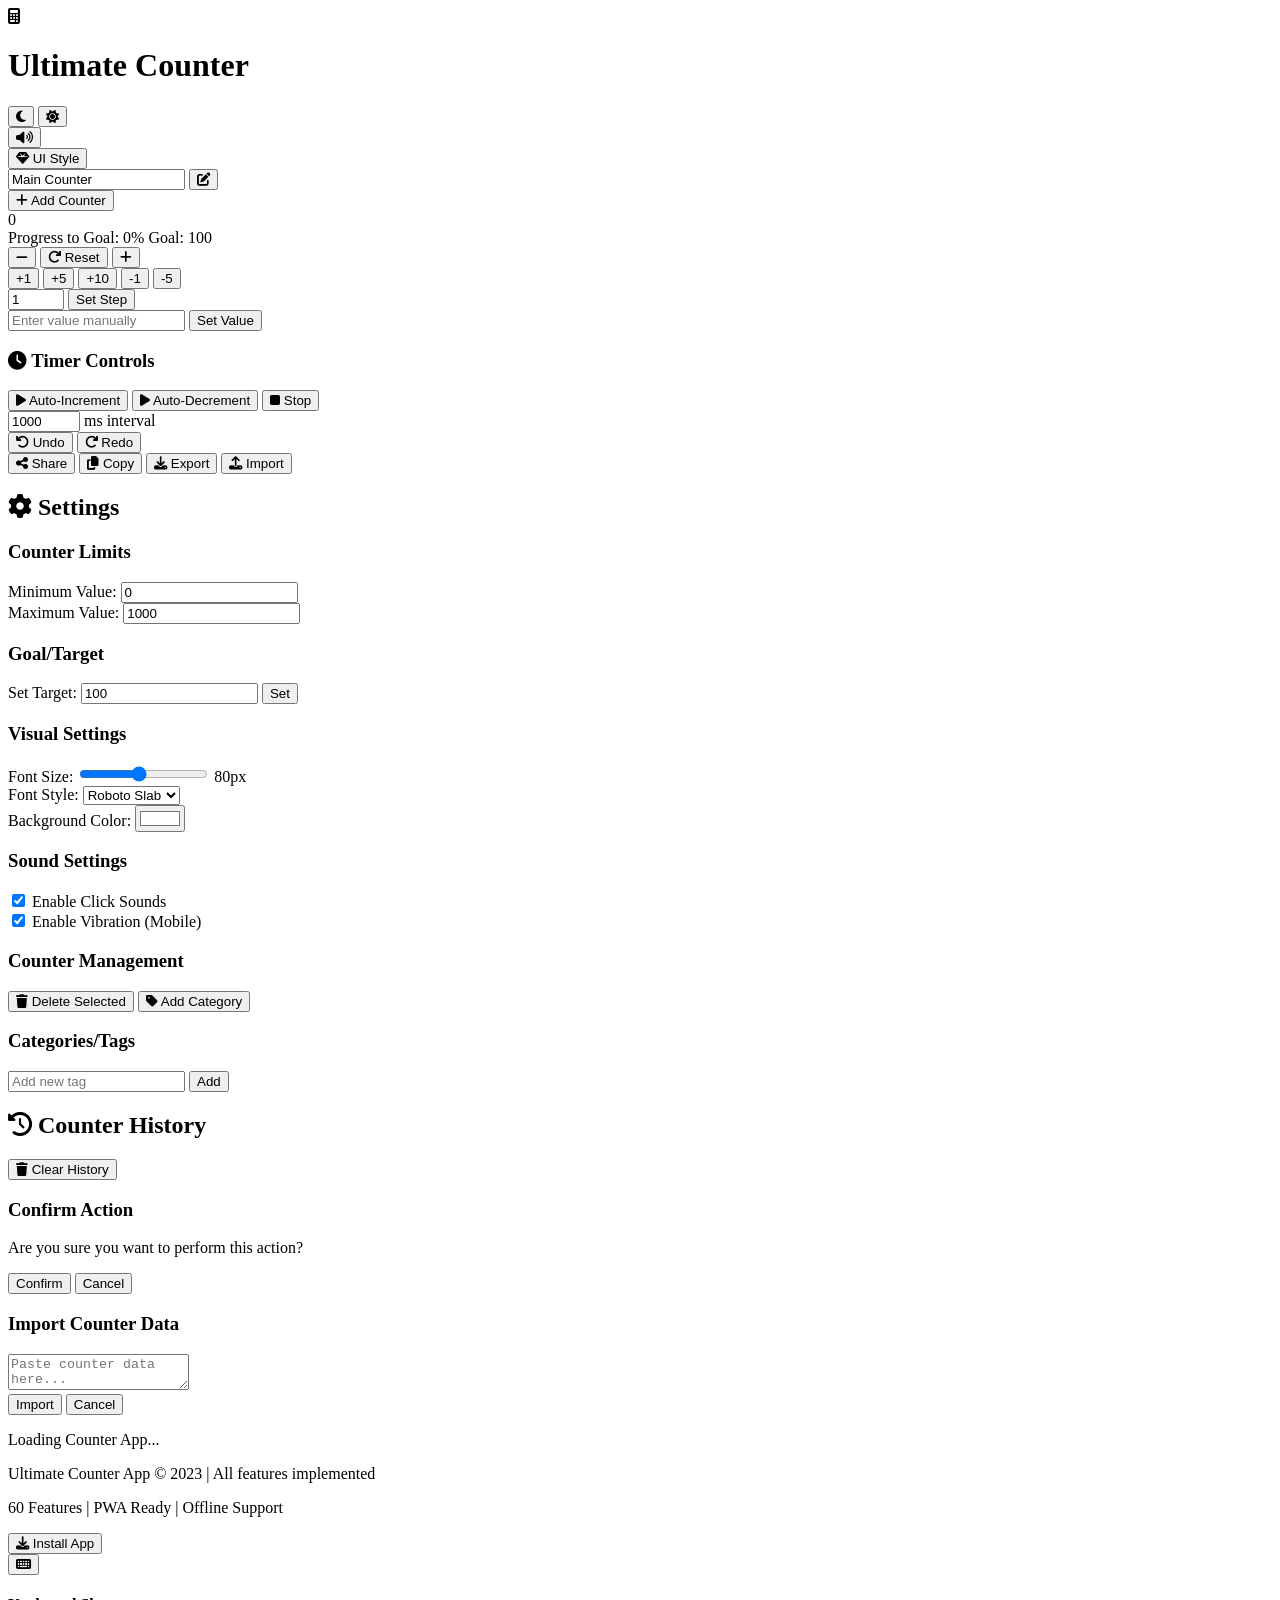
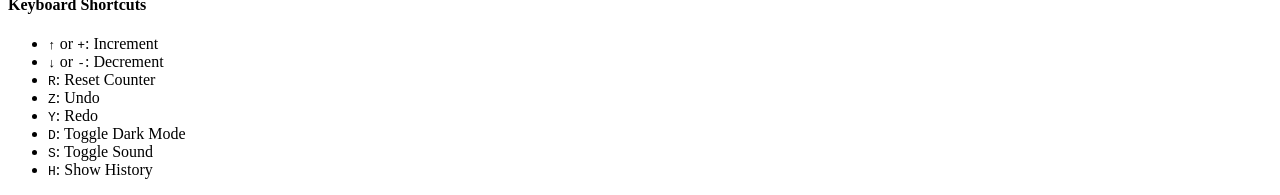
==== index.html @ e73641cb "Create index.html" ====
<!DOCTYPE html>
<html lang="en">
<head>
    <meta charset="UTF-8">
    <meta name="viewport" content="width=device-width, initial-scale=1.0">
    <title>Ultimate Counter App</title>
    <link rel="stylesheet" href="https://cdnjs.cloudflare.com/ajax/libs/font-awesome/6.4.0/css/all.min.css">
    <link href="https://fonts.googleapis.com/css2?family=Poppins:wght@300;400;500;600;700&family=Roboto+Slab:wght@300;400;500&display=swap" rel="stylesheet">
    <link rel="stylesheet" href="style.css">
    <link rel="manifest" href="manifest.json">
    <link rel="apple-touch-icon" href="icon-192.png">
</head>
<body>
    <div class="container">
        <!-- Header Section -->
        <header class="app-header">
            <div class="app-title">
                <i class="fas fa-calculator"></i>
                <h1>Ultimate Counter</h1>
            </div>
            <div class="header-controls">
                <div class="theme-toggle">
                    <button id="darkModeToggle" class="btn btn-icon" title="Toggle Dark Mode">
                        <i class="fas fa-moon"></i>
                    </button>
                    <button id="lightModeToggle" class="btn btn-icon" title="Toggle Light Mode">
                        <i class="fas fa-sun"></i>
                    </button>
                </div>
                <div class="sound-toggle">
                    <button id="soundToggle" class="btn btn-icon" title="Toggle Sound">
                        <i class="fas fa-volume-up"></i>
                    </button>
                </div>
                <div class="ui-toggle">
                    <button id="uiToggle" class="btn" title="Toggle UI Style">
                        <i class="fas fa-gem"></i> UI Style
                    </button>
                </div>
            </div>
        </header>

        <!-- Main Counter Section -->
        <main class="main-content">
            <div class="counter-container">
                <!-- Counter Display and Controls -->
                <div class="counter-card">
                    <div class="counter-header">
                        <div class="counter-name">
                            <input type="text" id="counterName" value="Main Counter" maxlength="20">
                            <button id="renameCounter" class="btn btn-icon" title="Rename Counter">
                                <i class="fas fa-edit"></i>
                            </button>
                        </div>
                        <div class="counter-actions">
                            <button id="addCounterBtn" class="btn btn-success" title="Add New Counter">
                                <i class="fas fa-plus"></i> Add Counter
                            </button>
                        </div>
                    </div>

                    <div class="counter-value-display">
                        <div class="counter-value" id="counterValue">0</div>
                    </div>

                    <!-- Progress Bar for Target -->
                    <div class="progress-section" id="progressSection">
                        <div class="progress-label">
                            <span id="progressText">Progress to Goal: 0%</span>
                            <span id="goalValue">Goal: 100</span>
                        </div>
                        <div class="progress-bar">
                            <div class="progress-fill" id="progressFill"></div>
                        </div>
                    </div>

                    <!-- Main Control Buttons -->
                    <div class="counter-controls">
                        <button id="decrementBtn" class="btn btn-icon btn-primary" title="Decrement">
                            <i class="fas fa-minus"></i>
                        </button>
                        <button id="resetBtn" class="btn btn-danger" title="Reset Counter">
                            <i class="fas fa-redo"></i> Reset
                        </button>
                        <button id="incrementBtn" class="btn btn-icon btn-primary" title="Increment">
                            <i class="fas fa-plus"></i>
                        </button>
                    </div>

                    <!-- Step Controls -->
                    <div class="step-controls">
                        <div class="step-buttons">
                            <button class="btn step-btn" data-step="1">+1</button>
                            <button class="btn step-btn" data-step="5">+5</button>
                            <button class="btn step-btn" data-step="10">+10</button>
                            <button class="btn step-btn" data-step="-1">-1</button>
                            <button class="btn step-btn" data-step="-5">-5</button>
                        </div>
                        <div class="custom-step">
                            <input type="number" id="customStep" value="1" min="1" max="100">
                            <button id="applyStep" class="btn btn-secondary">Set Step</button>
                        </div>
                    </div>

                    <!-- Manual Input -->
                    <div class="manual-input">
                        <input type="number" id="manualInput" placeholder="Enter value manually">
                        <button id="applyManual" class="btn btn-secondary">Set Value</button>
                    </div>

                    <!-- Timer Controls -->
                    <div class="timer-controls">
                        <div class="timer-section">
                            <h3><i class="fas fa-clock"></i> Timer Controls</h3>
                            <div class="timer-buttons">
                                <button id="startTimer" class="btn btn-success">
                                    <i class="fas fa-play"></i> Auto-Increment
                                </button>
                                <button id="startDecrementTimer" class="btn btn-warning">
                                    <i class="fas fa-play"></i> Auto-Decrement
                                </button>
                                <button id="stopTimer" class="btn btn-danger">
                                    <i class="fas fa-stop"></i> Stop
                                </button>
                            </div>
                            <div class="timer-input">
                                <input type="number" id="timerInterval" value="1000" min="100" max="10000">
                                <span>ms interval</span>
                            </div>
                        </div>
                    </div>

                    <!-- Undo/Redo Controls -->
                    <div class="undo-redo-controls">
                        <button id="undoBtn" class="btn btn-outline" title="Undo">
                            <i class="fas fa-undo"></i> Undo
                        </button>
                        <button id="redoBtn" class="btn btn-outline" title="Redo">
                            <i class="fas fa-redo"></i> Redo
                        </button>
                    </div>

                    <!-- Share & Export Controls -->
                    <div class="share-controls">
                        <button id="shareBtn" class="btn btn-secondary" title="Share Counter Value">
                            <i class="fas fa-share-alt"></i> Share
                        </button>
                        <button id="copyBtn" class="btn btn-secondary" title="Copy Counter Value">
                            <i class="fas fa-copy"></i> Copy
                        </button>
                        <button id="exportBtn" class="btn btn-secondary" title="Export Counter Data">
                            <i class="fas fa-download"></i> Export
                        </button>
                        <button id="importBtn" class="btn btn-secondary" title="Import Counter Data">
                            <i class="fas fa-upload"></i> Import
                        </button>
                    </div>
                </div>

                <!-- Settings Panel -->
                <div class="settings-panel">
                    <h2 class="panel-title">
                        <i class="fas fa-cog"></i> Settings
                    </h2>

                    <!-- Limits Settings -->
                    <div class="setting-group">
                        <h3>Counter Limits</h3>
                        <div class="input-group">
                            <label for="minValue">Minimum Value:</label>
                            <input type="number" id="minValue" value="0">
                        </div>
                        <div class="input-group">
                            <label for="maxValue">Maximum Value:</label>
                            <input type="number" id="maxValue" value="1000">
                        </div>
                    </div>

                    <!-- Target Setting -->
                    <div class="setting-group">
                        <h3>Goal/Target</h3>
                        <div class="input-group">
                            <label for="targetValue">Set Target:</label>
                            <input type="number" id="targetValue" value="100">
                            <button id="setTarget" class="btn btn-secondary">Set</button>
                        </div>
                    </div>

                    <!-- Visual Settings -->
                    <div class="setting-group">
                        <h3>Visual Settings</h3>
                        <div class="input-group">
                            <label for="fontSize">Font Size:</label>
                            <input type="range" id="fontSize" min="20" max="150" value="80">
                            <span id="fontSizeValue">80px</span>
                        </div>
                        <div class="input-group">
                            <label for="fontStyle">Font Style:</label>
                            <select id="fontStyle">
                                <option value="Roboto Slab">Roboto Slab</option>
                                <option value="Poppins">Poppins</option>
                                <option value="Arial">Arial</option>
                                <option value="Courier New">Courier New</option>
                            </select>
                        </div>
                        <div class="input-group">
                            <label for="bgColor">Background Color:</label>
                            <input type="color" id="bgColor" value="#ffffff">
                        </div>
                    </div>

                    <!-- Sound Settings -->
                    <div class="setting-group">
                        <h3>Sound Settings</h3>
                        <div class="checkbox-group">
                            <input type="checkbox" id="enableSound" checked>
                            <label for="enableSound">Enable Click Sounds</label>
                        </div>
                        <div class="checkbox-group">
                            <input type="checkbox" id="enableVibration" checked>
                            <label for="enableVibration">Enable Vibration (Mobile)</label>
                        </div>
                    </div>

                    <!-- Counter Management -->
                    <div class="setting-group">
                        <h3>Counter Management</h3>
                        <div class="counter-list" id="counterList">
                            <!-- Counters will be dynamically added here -->
                        </div>
                        <div class="counter-actions">
                            <button id="deleteCounter" class="btn btn-danger">
                                <i class="fas fa-trash"></i> Delete Selected
                            </button>
                            <button id="addCategory" class="btn btn-secondary">
                                <i class="fas fa-tag"></i> Add Category
                            </button>
                        </div>
                    </div>

                    <!-- Category/Tag Management -->
                    <div class="setting-group">
                        <h3>Categories/Tags</h3>
                        <div class="tag-container" id="tagContainer">
                            <!-- Tags will be dynamically added here -->
                        </div>
                        <div class="tag-input">
                            <input type="text" id="newTag" placeholder="Add new tag">
                            <button id="addTag" class="btn btn-secondary">Add</button>
                        </div>
                    </div>
                </div>
            </div>

            <!-- History Panel -->
            <div class="history-panel">
                <div class="history-header">
                    <h2 class="panel-title">
                        <i class="fas fa-history"></i> Counter History
                    </h2>
                    <button id="clearHistory" class="btn btn-danger">
                        <i class="fas fa-trash"></i> Clear History
                    </button>
                </div>
                <div class="history-list" id="historyList">
                    <!-- History items will be dynamically added here -->
                </div>
            </div>

            <!-- Confirmation Modal -->
            <div class="modal" id="confirmationModal">
                <div class="modal-content">
                    <h3>Confirm Action</h3>
                    <p id="modalMessage">Are you sure you want to perform this action?</p>
                    <div class="modal-buttons">
                        <button id="confirmAction" class="btn btn-danger">Confirm</button>
                        <button id="cancelAction" class="btn btn-secondary">Cancel</button>
                    </div>
                </div>
            </div>

            <!-- Import Modal -->
            <div class="modal" id="importModal">
                <div class="modal-content">
                    <h3>Import Counter Data</h3>
                    <textarea id="importData" placeholder="Paste counter data here..."></textarea>
                    <div class="modal-buttons">
                        <button id="confirmImport" class="btn btn-primary">Import</button>
                        <button id="cancelImport" class="btn btn-secondary">Cancel</button>
                    </div>
                </div>
            </div>

            <!-- Notification -->
            <div class="notification" id="notification">
                <div class="notification-content">
                    <span id="notificationText"></span>
                </div>
            </div>

            <!-- Loading Overlay -->
            <div class="loading-overlay" id="loadingOverlay">
                <div class="spinner"></div>
                <p>Loading Counter App...</p>
            </div>
        </main>

        <!-- Footer -->
        <footer class="app-footer">
            <div class="footer-info">
                <p>Ultimate Counter App &copy; 2023 | All features implemented</p>
                <p class="feature-count">60 Features | PWA Ready | Offline Support</p>
            </div>
            <div class="footer-controls">
                <button id="installBtn" class="btn btn-secondary">
                    <i class="fas fa-download"></i> Install App
                </button>
            </div>
        </footer>
    </div>

    <!-- Keyboard Shortcuts Helper -->
    <div class="keyboard-help">
        <button id="keyboardHelpBtn" class="btn btn-icon" title="Keyboard Shortcuts">
            <i class="fas fa-keyboard"></i>
        </button>
        <div class="keyboard-help-content" id="keyboardHelpContent">
            <h4>Keyboard Shortcuts</h4>
            <ul>
                <li><kbd>↑</kbd> or <kbd>+</kbd>: Increment</li>
                <li><kbd>↓</kbd> or <kbd>-</kbd>: Decrement</li>
                <li><kbd>R</kbd>: Reset Counter</li>
                <li><kbd>Z</kbd>: Undo</li>
                <li><kbd>Y</kbd>: Redo</li>
                <li><kbd>D</kbd>: Toggle Dark Mode</li>
                <li><kbd>S</kbd>: Toggle Sound</li>
                <li><kbd>H</kbd>: Show History</li>
            </ul>
        </div>
    </div>

    <!-- Audio Elements for Sound Effects -->
    <audio id="clickSound" src="https://assets.mixkit.co/sfx/preview/mixkit-select-click-1109.mp3" preload="auto"></audio>
    <audio id="successSound" src="https://assets.mixkit.co/sfx/preview/mixkit-correct-answer-tone-2870.mp3" preload="auto"></audio>
    <audio id="errorSound" src="https://assets.mixkit.co/sfx/preview/mixkit-wrong-answer-fail-notification-946.mp3" preload="auto"></audio>

    <script src="script.js"></script>
</body>
</html>
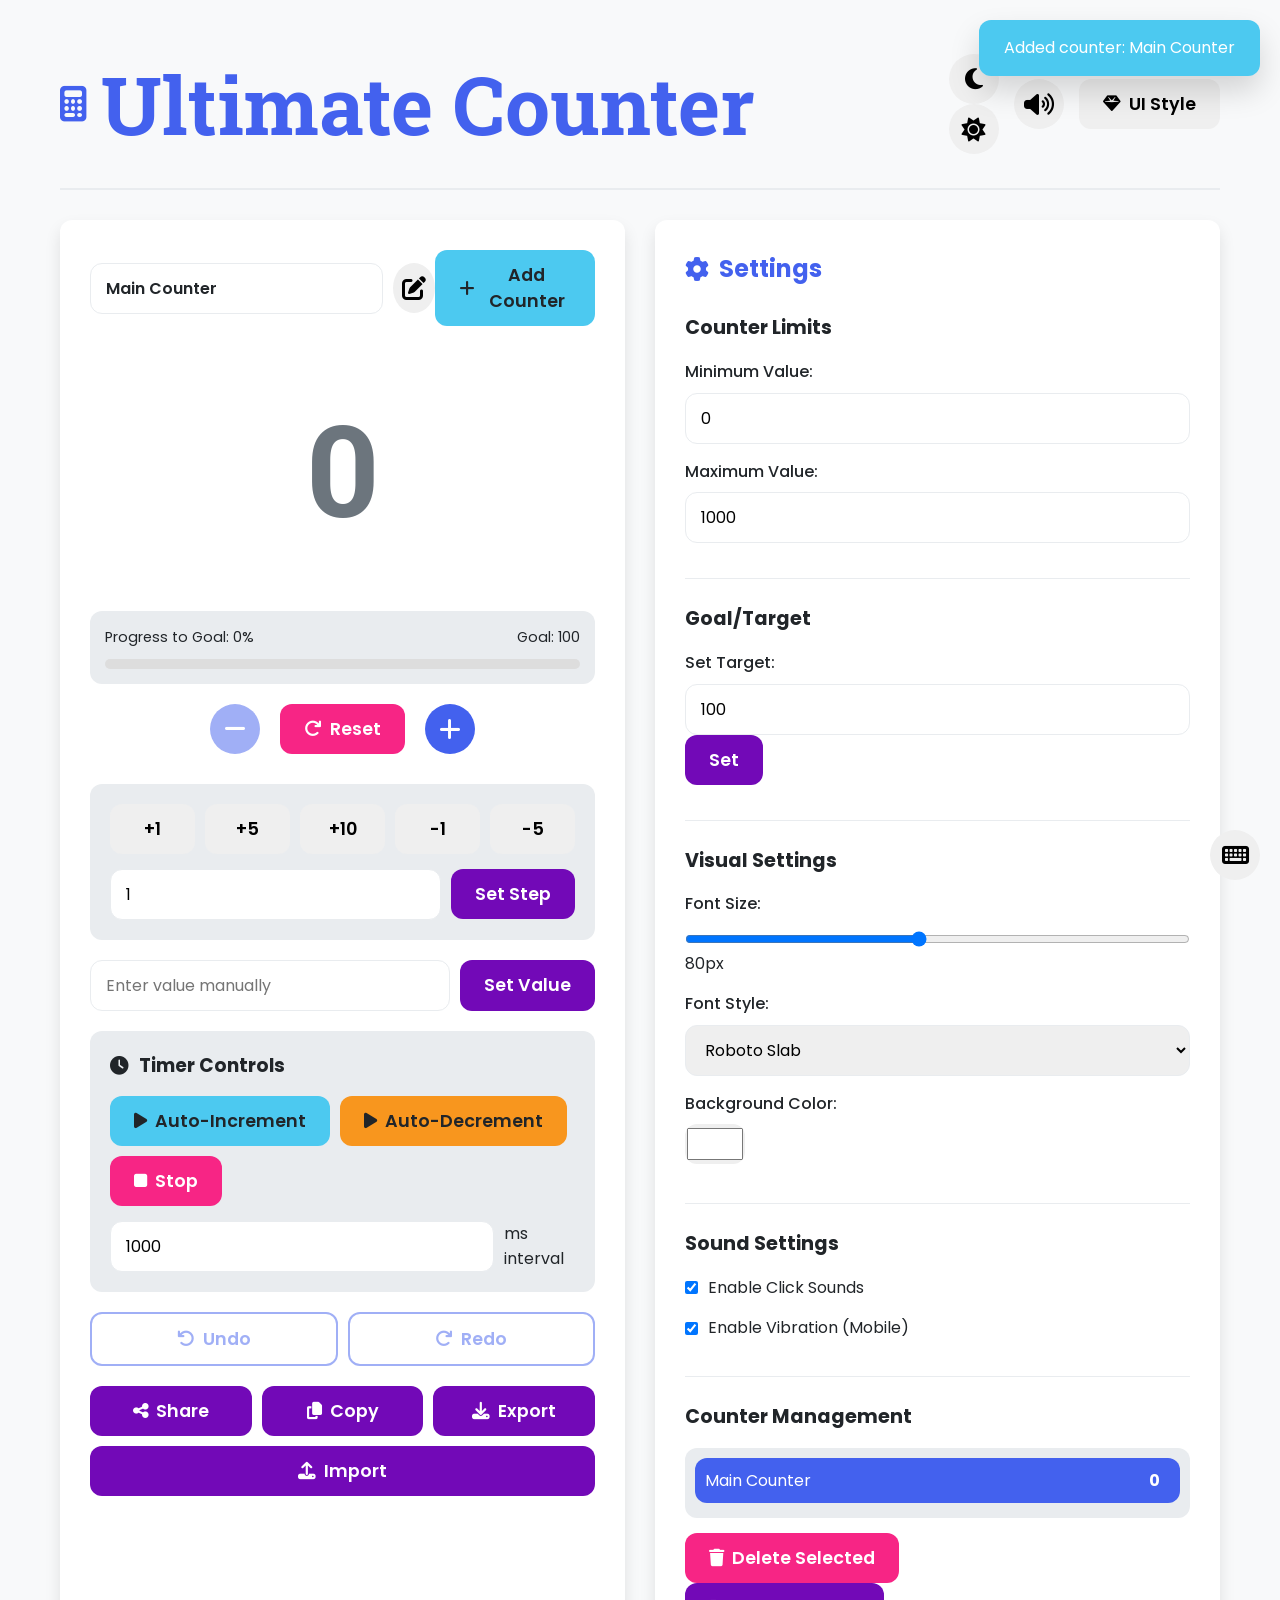
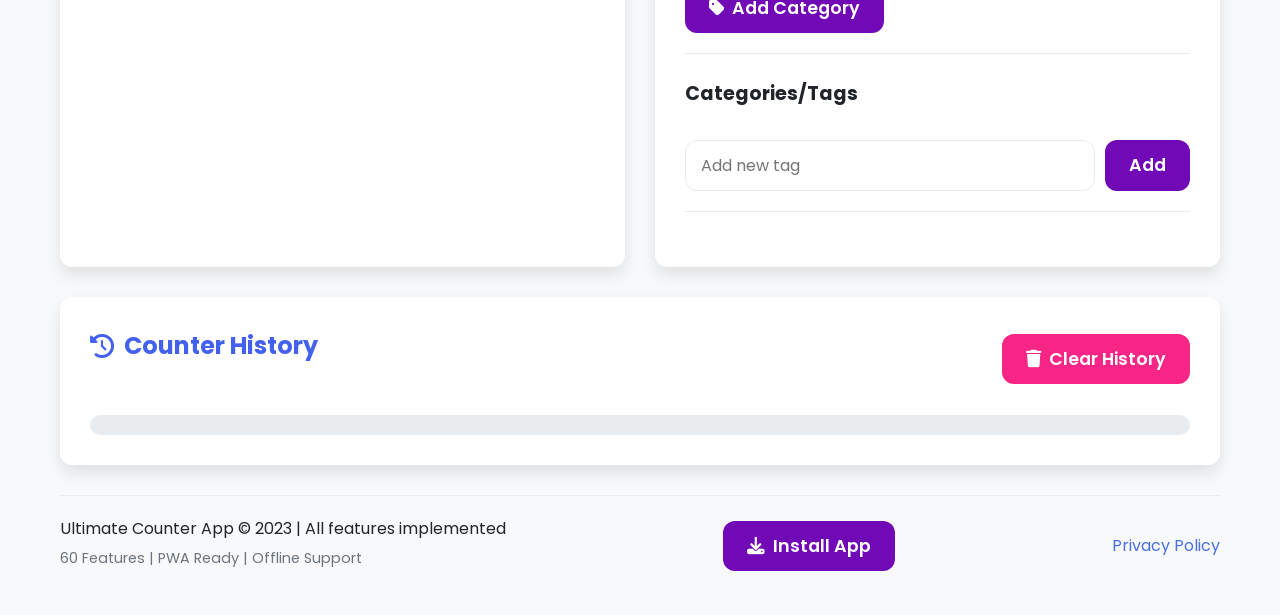
==== commit df59c681: "Update index.html" ====
--- a/index.html
+++ b/index.html
@@ -316,6 +316,9 @@
                     <i class="fas fa-download"></i> Install App
                 </button>
             </div>
+            <a href="privacy-policy.html" style="color: #4a6ee0; text-decoration: none;">
+    Privacy Policy
+            </a>
         </footer>
     </div>
 
--- a/style.css
+++ b/style.css
@@ -0,0 +1,1033 @@
+/* Reset & Base Styles */
+* {
+    margin: 0;
+    padding: 0;
+    box-sizing: border-box;
+}
+
+:root {
+    --primary: #4361ee;
+    --primary-dark: #3a56d4;
+    --secondary: #7209b7;
+    --success: #4cc9f0;
+    --danger: #f72585;
+    --warning: #f8961e;
+    --light: #f8f9fa;
+    --dark: #212529;
+    --gray: #6c757d;
+    --light-gray: #e9ecef;
+    --border-radius: 12px;
+    --transition: all 0.3s ease;
+    --shadow: 0 8px 16px rgba(0, 0, 0, 0.1);
+    --shadow-lg: 0 15px 30px rgba(0, 0, 0, 0.15);
+    --glass-bg: rgba(255, 255, 255, 0.1);
+    --glass-border: rgba(255, 255, 255, 0.2);
+}
+
+body {
+    font-family: 'Poppins', sans-serif;
+    background-color: var(--light);
+    color: var(--dark);
+    line-height: 1.6;
+    transition: var(--transition);
+    min-height: 100vh;
+    padding: 20px;
+}
+
+body.dark-mode {
+    background-color: #121212;
+    color: #f0f0f0;
+}
+
+body.glass-ui .counter-card,
+body.glass-ui .settings-panel,
+body.glass-ui .history-panel {
+    background: var(--glass-bg);
+    backdrop-filter: blur(10px);
+    border: 1px solid var(--glass-border);
+}
+
+/* Container */
+.container {
+    max-width: 1200px;
+    margin: 0 auto;
+    padding: 20px;
+}
+
+/* Header Styles */
+.app-header {
+    display: flex;
+    justify-content: space-between;
+    align-items: center;
+    margin-bottom: 30px;
+    padding-bottom: 20px;
+    border-bottom: 2px solid var(--light-gray);
+}
+
+.dark-mode .app-header {
+    border-bottom-color: #333;
+}
+
+.app-title {
+    font-family: 'Roboto Slab', serif;
+    font-size: 2.5rem;
+    font-weight: 700;
+    color: var(--primary);
+    display: flex;
+    align-items: center;
+    gap: 15px;
+}
+
+.app-title i {
+    font-size: 2.2rem;
+}
+
+.header-controls {
+    display: flex;
+    gap: 15px;
+    align-items: center;
+}
+
+/* Counter Container */
+.counter-container {
+    display: grid;
+    grid-template-columns: 1fr 1fr;
+    gap: 30px;
+    margin-bottom: 30px;
+}
+
+@media (max-width: 992px) {
+    .counter-container {
+        grid-template-columns: 1fr;
+    }
+}
+
+/* Counter Card */
+.counter-card {
+    background-color: white;
+    border-radius: var(--border-radius);
+    padding: 30px;
+    box-shadow: var(--shadow);
+    transition: var(--transition);
+}
+
+.dark-mode .counter-card {
+    background-color: #1e1e1e;
+    color: #f0f0f0;
+}
+
+.counter-header {
+    display: flex;
+    justify-content: space-between;
+    align-items: center;
+    margin-bottom: 25px;
+}
+
+.counter-name {
+    font-size: 1.8rem;
+    font-weight: 600;
+    display: flex;
+    align-items: center;
+    gap: 10px;
+}
+
+.counter-name input {
+    background: transparent;
+    border: none;
+    font-size: 1.8rem;
+    font-weight: 600;
+    color: inherit;
+    width: 200px;
+}
+
+.counter-name input:focus {
+    outline: none;
+    border-bottom: 2px solid var(--primary);
+}
+
+.counter-value-display {
+    text-align: center;
+    margin: 40px 0;
+    font-size: 8rem;
+    font-weight: 700;
+    font-family: 'Roboto Slab', serif;
+    transition: var(--transition);
+    min-height: 160px;
+    display: flex;
+    align-items: center;
+    justify-content: center;
+    overflow: hidden;
+}
+
+.counter-value {
+    transition: all 0.5s cubic-bezier(0.34, 1.56, 0.64, 1);
+}
+
+.counter-value-positive {
+    color: var(--primary);
+}
+
+.counter-value-negative {
+    color: var(--danger);
+}
+
+.counter-value-zero {
+    color: var(--gray);
+}
+
+/* Progress Bar */
+.progress-section {
+    margin: 20px 0;
+    padding: 15px;
+    background: var(--light-gray);
+    border-radius: var(--border-radius);
+}
+
+.dark-mode .progress-section {
+    background: #2d2d2d;
+}
+
+.progress-label {
+    display: flex;
+    justify-content: space-between;
+    margin-bottom: 10px;
+    font-size: 0.9rem;
+}
+
+.progress-bar {
+    height: 10px;
+    background: #ddd;
+    border-radius: 5px;
+    overflow: hidden;
+}
+
+.dark-mode .progress-bar {
+    background: #444;
+}
+
+.progress-fill {
+    height: 100%;
+    background: linear-gradient(90deg, var(--primary), var(--success));
+    width: 0%;
+    transition: width 0.5s ease;
+}
+
+/* Control Buttons */
+.counter-controls {
+    display: flex;
+    justify-content: center;
+    gap: 20px;
+    margin-bottom: 30px;
+    flex-wrap: wrap;
+}
+
+.btn {
+    padding: 12px 24px;
+    border: none;
+    border-radius: var(--border-radius);
+    font-family: 'Poppins', sans-serif;
+    font-weight: 600;
+    font-size: 1.1rem;
+    cursor: pointer;
+    transition: var(--transition);
+    display: flex;
+    align-items: center;
+    justify-content: center;
+    gap: 8px;
+}
+
+.btn:hover {
+    transform: translateY(-3px);
+    box-shadow: var(--shadow);
+}
+
+.btn:active {
+    transform: translateY(0);
+}
+
+.btn-primary {
+    background-color: var(--primary);
+    color: white;
+}
+
+.btn-primary:hover {
+    background-color: var(--primary-dark);
+}
+
+.btn-danger {
+    background-color: var(--danger);
+    color: white;
+}
+
+.btn-success {
+    background-color: var(--success);
+    color: var(--dark);
+}
+
+.btn-warning {
+    background-color: var(--warning);
+    color: var(--dark);
+}
+
+.btn-secondary {
+    background-color: var(--secondary);
+    color: white;
+}
+
+.btn-outline {
+    background-color: transparent;
+    border: 2px solid var(--primary);
+    color: var(--primary);
+}
+
+.btn-outline:hover {
+    background-color: var(--primary);
+    color: white;
+}
+
+.btn-icon {
+    width: 50px;
+    height: 50px;
+    border-radius: 50%;
+    padding: 0;
+    display: flex;
+    align-items: center;
+    justify-content: center;
+    font-size: 1.5rem;
+}
+
+.btn:disabled {
+    opacity: 0.5;
+    cursor: not-allowed;
+    transform: none;
+    box-shadow: none;
+}
+
+/* Step Controls */
+.step-controls {
+    margin: 20px 0;
+    padding: 20px;
+    background: var(--light-gray);
+    border-radius: var(--border-radius);
+}
+
+.dark-mode .step-controls {
+    background: #2d2d2d;
+}
+
+.step-buttons {
+    display: flex;
+    gap: 10px;
+    margin-bottom: 15px;
+    flex-wrap: wrap;
+}
+
+.step-btn {
+    flex: 1;
+    min-width: 60px;
+}
+
+.custom-step {
+    display: flex;
+    gap: 10px;
+    align-items: center;
+}
+
+.custom-step input {
+    flex: 1;
+}
+
+/* Manual Input */
+.manual-input {
+    display: flex;
+    gap: 10px;
+    margin: 20px 0;
+}
+
+.manual-input input {
+    flex: 1;
+}
+
+/* Timer Controls */
+.timer-controls {
+    margin: 20px 0;
+    padding: 20px;
+    background: var(--light-gray);
+    border-radius: var(--border-radius);
+}
+
+.dark-mode .timer-controls {
+    background: #2d2d2d;
+}
+
+.timer-section h3 {
+    margin-bottom: 15px;
+    display: flex;
+    align-items: center;
+    gap: 10px;
+}
+
+.timer-buttons {
+    display: flex;
+    gap: 10px;
+    margin-bottom: 15px;
+    flex-wrap: wrap;
+}
+
+.timer-input {
+    display: flex;
+    align-items: center;
+    gap: 10px;
+}
+
+.timer-input input {
+    width: 100px;
+}
+
+/* Undo/Redo Controls */
+.undo-redo-controls {
+    display: flex;
+    gap: 10px;
+    margin: 20px 0;
+}
+
+.undo-redo-controls .btn {
+    flex: 1;
+}
+
+/* Share Controls */
+.share-controls {
+    display: flex;
+    gap: 10px;
+    margin-top: 20px;
+    flex-wrap: wrap;
+}
+
+.share-controls .btn {
+    flex: 1;
+    min-width: 120px;
+}
+
+/* Settings Panel */
+.settings-panel {
+    background-color: white;
+    border-radius: var(--border-radius);
+    padding: 30px;
+    box-shadow: var(--shadow);
+    transition: var(--transition);
+    height: fit-content;
+}
+
+.dark-mode .settings-panel {
+    background-color: #1e1e1e;
+}
+
+.panel-title {
+    font-size: 1.5rem;
+    margin-bottom: 25px;
+    color: var(--primary);
+    display: flex;
+    align-items: center;
+    gap: 10px;
+}
+
+.setting-group {
+    margin-bottom: 25px;
+    padding-bottom: 20px;
+    border-bottom: 1px solid var(--light-gray);
+}
+
+.dark-mode .setting-group {
+    border-bottom-color: #333;
+}
+
+.setting-group h3 {
+    margin-bottom: 15px;
+    font-size: 1.2rem;
+}
+
+.input-group {
+    margin-bottom: 15px;
+}
+
+.input-group label {
+    display: block;
+    margin-bottom: 8px;
+    font-weight: 500;
+}
+
+input[type="number"], input[type="text"], select, textarea {
+    width: 100%;
+    padding: 12px 15px;
+    border-radius: var(--border-radius);
+    border: 1px solid var(--light-gray);
+    font-family: 'Poppins', sans-serif;
+    font-size: 1rem;
+    transition: var(--transition);
+}
+
+.dark-mode input[type="number"], 
+.dark-mode input[type="text"], 
+.dark-mode select,
+.dark-mode textarea {
+    background-color: #2d2d2d;
+    border-color: #444;
+    color: #f0f0f0;
+}
+
+input:focus, select:focus, textarea:focus {
+    outline: none;
+    border-color: var(--primary);
+    box-shadow: 0 0 0 3px rgba(67, 97, 238, 0.2);
+}
+
+input[type="range"] {
+    width: 100%;
+    height: 8px;
+    border-radius: 4px;
+    background: var(--light-gray);
+    outline: none;
+}
+
+input[type="color"] {
+    width: 60px;
+    height: 40px;
+    border: none;
+    border-radius: var(--border-radius);
+    cursor: pointer;
+}
+
+.checkbox-group {
+    display: flex;
+    align-items: center;
+    gap: 10px;
+    margin-bottom: 15px;
+}
+
+.toggle-switch {
+    position: relative;
+    display: inline-block;
+    width: 60px;
+    height: 30px;
+}
+
+.toggle-switch input {
+    opacity: 0;
+    width: 0;
+    height: 0;
+}
+
+.slider {
+    position: absolute;
+    cursor: pointer;
+    top: 0;
+    left: 0;
+    right: 0;
+    bottom: 0;
+    background-color: #ccc;
+    transition: .4s;
+    border-radius: 34px;
+}
+
+.slider:before {
+    position: absolute;
+    content: "";
+    height: 22px;
+    width: 22px;
+    left: 4px;
+    bottom: 4px;
+    background-color: white;
+    transition: .4s;
+    border-radius: 50%;
+}
+
+input:checked + .slider {
+    background-color: var(--primary);
+}
+
+input:checked + .slider:before {
+    transform: translateX(30px);
+}
+
+/* Counter List */
+.counter-list {
+    max-height: 200px;
+    overflow-y: auto;
+    margin-bottom: 15px;
+    padding: 10px;
+    background: var(--light-gray);
+    border-radius: var(--border-radius);
+}
+
+.dark-mode .counter-list {
+    background: #2d2d2d;
+}
+
+.counter-item {
+    display: flex;
+    justify-content: space-between;
+    align-items: center;
+    padding: 10px;
+    margin-bottom: 5px;
+    background: white;
+    border-radius: var(--border-radius);
+    cursor: pointer;
+    transition: var(--transition);
+}
+
+.dark-mode .counter-item {
+    background: #2d2d2d;
+}
+
+.counter-item:hover {
+    background: var(--primary);
+    color: white;
+}
+
+.counter-item.active {
+    background: var(--primary);
+    color: white;
+}
+
+.counter-item-name {
+    flex: 1;
+}
+
+.counter-item-value {
+    font-weight: bold;
+    margin: 0 10px;
+}
+
+/* Tag Container */
+.tag-container {
+    display: flex;
+    flex-wrap: wrap;
+    gap: 10px;
+    margin-bottom: 15px;
+}
+
+.tag {
+    background: var(--primary);
+    color: white;
+    padding: 5px 10px;
+    border-radius: 20px;
+    font-size: 0.9rem;
+    display: flex;
+    align-items: center;
+    gap: 5px;
+}
+
+.tag-remove {
+    cursor: pointer;
+    font-size: 0.8rem;
+}
+
+.tag-input {
+    display: flex;
+    gap: 10px;
+}
+
+.tag-input input {
+    flex: 1;
+}
+
+/* History Panel */
+.history-panel {
+    background-color: white;
+    border-radius: var(--border-radius);
+    padding: 30px;
+    box-shadow: var(--shadow);
+    transition: var(--transition);
+    margin-top: 20px;
+}
+
+.dark-mode .history-panel {
+    background-color: #1e1e1e;
+}
+
+.history-header {
+    display: flex;
+    justify-content: space-between;
+    align-items: center;
+    margin-bottom: 25px;
+}
+
+.history-list {
+    max-height: 300px;
+    overflow-y: auto;
+    padding: 10px;
+    background: var(--light-gray);
+    border-radius: var(--border-radius);
+}
+
+.dark-mode .history-list {
+    background: #2d2d2d;
+}
+
+.history-item {
+    display: flex;
+    justify-content: space-between;
+    align-items: center;
+    padding: 12px 15px;
+    margin-bottom: 8px;
+    background: white;
+    border-radius: var(--border-radius);
+    transition: var(--transition);
+}
+
+.dark-mode .history-item {
+    background: #2d2d2d;
+}
+
+.history-item:hover {
+    transform: translateX(5px);
+    box-shadow: var(--shadow);
+}
+
+.history-time {
+    font-size: 0.8rem;
+    color: var(--gray);
+}
+
+.history-action {
+    flex: 1;
+    margin: 0 15px;
+}
+
+.history-value {
+    font-weight: bold;
+    font-family: 'Roboto Slab', serif;
+}
+
+.history-value.positive {
+    color: var(--primary);
+}
+
+.history-value.negative {
+    color: var(--danger);
+}
+
+/* Modal */
+.modal {
+    display: none;
+    position: fixed;
+    top: 0;
+    left: 0;
+    width: 100%;
+    height: 100%;
+    background: rgba(0, 0, 0, 0.5);
+    z-index: 1000;
+    align-items: center;
+    justify-content: center;
+}
+
+.modal.active {
+    display: flex;
+}
+
+.modal-content {
+    background: white;
+    padding: 30px;
+    border-radius: var(--border-radius);
+    max-width: 500px;
+    width: 90%;
+    box-shadow: var(--shadow-lg);
+}
+
+.dark-mode .modal-content {
+    background: #1e1e1e;
+    color: #f0f0f0;
+}
+
+.modal-content h3 {
+    margin-bottom: 20px;
+    color: var(--primary);
+}
+
+.modal-buttons {
+    display: flex;
+    gap: 15px;
+    margin-top: 25px;
+}
+
+.modal-buttons .btn {
+    flex: 1;
+}
+
+textarea {
+    width: 100%;
+    min-height: 150px;
+    resize: vertical;
+    margin: 15px 0;
+}
+
+/* Notification */
+.notification {
+    position: fixed;
+    top: 20px;
+    right: 20px;
+    background: var(--primary);
+    color: white;
+    padding: 15px 25px;
+    border-radius: var(--border-radius);
+    box-shadow: var(--shadow-lg);
+    transform: translateX(150%);
+    transition: transform 0.3s ease;
+    z-index: 1001;
+}
+
+.notification.show {
+    transform: translateX(0);
+}
+
+.notification.success {
+    background: var(--success);
+}
+
+.notification.error {
+    background: var(--danger);
+}
+
+.notification.warning {
+    background: var(--warning);
+}
+
+/* Loading Overlay */
+.loading-overlay {
+    position: fixed;
+    top: 0;
+    left: 0;
+    width: 100%;
+    height: 100%;
+    background: rgba(0, 0, 0, 0.8);
+    display: flex;
+    flex-direction: column;
+    align-items: center;
+    justify-content: center;
+    z-index: 2000;
+    color: white;
+}
+
+.spinner {
+    width: 50px;
+    height: 50px;
+    border: 5px solid #f3f3f3;
+    border-top: 5px solid var(--primary);
+    border-radius: 50%;
+    animation: spin 1s linear infinite;
+    margin-bottom: 20px;
+}
+
+@keyframes spin {
+    0% { transform: rotate(0deg); }
+    100% { transform: rotate(360deg); }
+}
+
+/* Footer */
+.app-footer {
+    margin-top: 30px;
+    padding-top: 20px;
+    border-top: 1px solid var(--light-gray);
+    display: flex;
+    justify-content: space-between;
+    align-items: center;
+}
+
+.dark-mode .app-footer {
+    border-top-color: #333;
+}
+
+.footer-info p {
+    margin-bottom: 5px;
+}
+
+.feature-count {
+    font-size: 0.9rem;
+    color: var(--gray);
+}
+
+/* Keyboard Help */
+.keyboard-help {
+    position: fixed;
+    bottom: 20px;
+    right: 20px;
+}
+
+.keyboard-help-content {
+    position: absolute;
+    bottom: 60px;
+    right: 0;
+    background: white;
+    padding: 20px;
+    border-radius: var(--border-radius);
+    box-shadow: var(--shadow-lg);
+    width: 250px;
+    display: none;
+}
+
+.dark-mode .keyboard-help-content {
+    background: #1e1e1e;
+    color: #f0f0f0;
+}
+
+.keyboard-help-content.show {
+    display: block;
+}
+
+.keyboard-help-content h4 {
+    margin-bottom: 15px;
+    color: var(--primary);
+}
+
+.keyboard-help-content ul {
+    list-style: none;
+}
+
+.keyboard-help-content li {
+    margin-bottom: 10px;
+    display: flex;
+    justify-content: space-between;
+}
+
+kbd {
+    background: var(--light-gray);
+    padding: 2px 6px;
+    border-radius: 4px;
+    font-family: monospace;
+}
+
+.dark-mode kbd {
+    background: #2d2d2d;
+}
+
+/* Animation Classes */
+@keyframes pulse {
+    0% { transform: scale(1); }
+    50% { transform: scale(1.05); }
+    100% { transform: scale(1); }
+}
+
+.pulse {
+    animation: pulse 0.3s ease;
+}
+
+@keyframes slideIn {
+    from { transform: translateY(-20px); opacity: 0; }
+    to { transform: translateY(0); opacity: 1; }
+}
+
+.slide-in {
+    animation: slideIn 0.5s ease;
+}
+
+@keyframes bounce {
+    0%, 20%, 50%, 80%, 100% {transform: translateY(0);}
+    40% {transform: translateY(-10px);}
+    60% {transform: translateY(-5px);}
+}
+
+.bounce {
+    animation: bounce 1s;
+}
+
+/* Responsive Design */
+@media (max-width: 768px) {
+    .container {
+        padding: 10px;
+    }
+    
+    .app-title {
+        font-size: 1.8rem;
+    }
+    
+    .counter-value-display {
+        font-size: 5rem;
+        min-height: 120px;
+    }
+    
+    .counter-controls {
+        flex-direction: column;
+        align-items: center;
+    }
+    
+    .counter-controls .btn {
+        width: 100%;
+        max-width: 300px;
+    }
+    
+    .step-buttons {
+        justify-content: center;
+    }
+    
+    .share-controls .btn {
+        min-width: calc(50% - 5px);
+    }
+    
+    .app-footer {
+        flex-direction: column;
+        gap: 15px;
+        text-align: center;
+    }
+}
+
+@media (max-width: 480px) {
+    .app-title {
+        font-size: 1.5rem;
+    }
+    
+    .counter-value-display {
+        font-size: 4rem;
+    }
+    
+    .btn {
+        padding: 10px 15px;
+        font-size: 1rem;
+    }
+    
+    .counter-name input {
+        font-size: 1.5rem;
+        width: 150px;
+    }
+    
+    .share-controls .btn {
+        min-width: 100%;
+    }
+}
+
+/* Accessibility */
+.visually-hidden {
+    position: absolute;
+    width: 1px;
+    height: 1px;
+    padding: 0;
+    margin: -1px;
+    overflow: hidden;
+    clip: rect(0, 0, 0, 0);
+    white-space: nowrap;
+    border: 0;
+}
+
+/* Focus styles for accessibility */
+button:focus,
+input:focus,
+select:focus,
+textarea:focus {
+    outline: 3px solid var(--primary);
+    outline-offset: 2px;
+}
+
+/* High contrast mode support */
+@media (prefers-contrast: high) {
+    .btn-primary {
+        background-color: #0000ff;
+        color: #ffffff;
+    }
+    
+    .counter-value-positive {
+        color: #0000ff;
+    }
+    
+    .counter-value-negative {
+        color: #ff0000;
+    }
+  }
